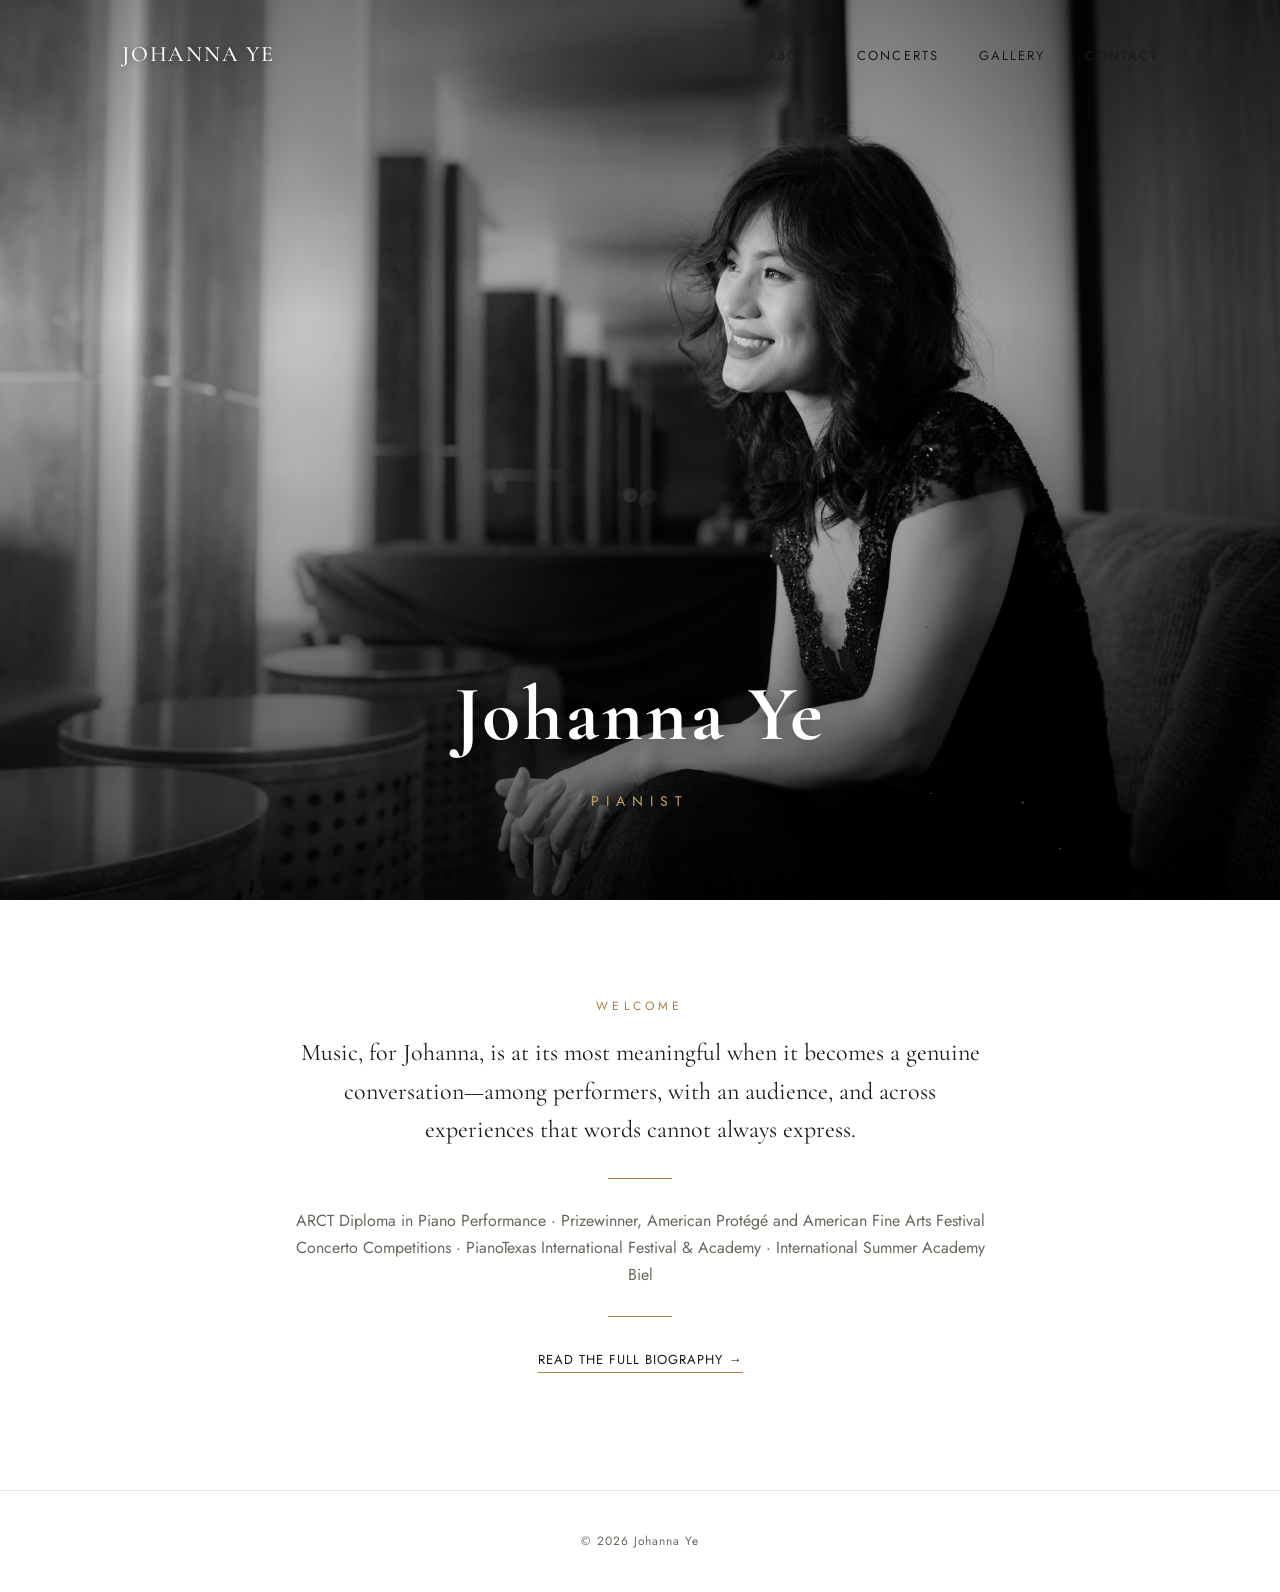
==== index.html @ 04911866 "Initial site: home, about, concerts, gallery, contact" ====
<!DOCTYPE html>
<html lang="en">
<head>
<meta charset="UTF-8">
<meta name="viewport" content="width=device-width, initial-scale=1.0">
<title>Johanna Ye | Pianist</title>
<meta name="description" content="Johanna Ye is a pianist whose musical life brings together performance, collaboration, and service.">
<link rel="preconnect" href="https://fonts.googleapis.com">
<link rel="preconnect" href="https://fonts.gstatic.com" crossorigin>
<link href="https://fonts.googleapis.com/css2?family=Cormorant+Garamond:wght@400;500;600&family=Jost:wght@400;500;600&display=swap" rel="stylesheet">
<link rel="stylesheet" href="css/style.css">
</head>
<body>

<header class="site-header on-photo">
  <div class="wrap header-row">
    <a class="brand" href="index.html">Johanna Ye</a>
    <button class="nav-toggle" aria-label="Toggle navigation"><span></span><span></span><span></span></button>
    <nav class="main-nav">
      <ul>
        <li><a href="about.html">About</a></li>
        <li><a href="concerts.html">Concerts</a></li>
        <li><a href="gallery.html">Gallery</a></li>
        <li><a href="contact.html">Contact</a></li>
      </ul>
    </nav>
  </div>
</header>

<section class="hero">
  <img src="images/hero.jpg" alt="Johanna Ye, pianist">
  <div class="hero-overlay"></div>
  <div class="hero-caption">
    <h1 class="name">Johanna Ye</h1>
    <p class="role">Pianist</p>
  </div>
</section>

<main>
  <section class="section">
    <div class="wrap section-narrow" style="text-align:center;">
      <p class="section-kicker">Welcome</p>
      <p class="lede">Music, for Johanna, is at its most meaningful when it becomes a genuine conversation&mdash;among performers, with an audience, and across experiences that words cannot always express.</p>
      <div class="rule center"></div>
      <p class="muted">ARCT Diploma in Piano Performance &middot; Prizewinner, American Protégé and American Fine Arts Festival Concerto Competitions &middot; PianoTexas International Festival &amp; Academy &middot; International Summer Academy Biel</p>
      <div class="rule center"></div>
      <p><a href="about.html" style="border-bottom:1px solid var(--gold); padding-bottom:3px; letter-spacing:0.08em; text-transform:uppercase; font-size:13px;">Read the full biography &rarr;</a></p>
    </div>
  </section>
</main>

<footer class="site-footer">
  <div class="wrap">&copy; <span id="year"></span> Johanna Ye</div>
</footer>

<script src="js/main.js"></script>
<script>document.getElementById("year").textContent = new Date().getFullYear();</script>
</body>
</html>
---- css/style.css ----
:root {
  --gold: #a8823c;
  --gold-light: #c9a35f;
  --ink: #1c1a17;
  --paper: #ffffff;
  --paper-warm: #faf8f5;
  --line: #e7e2da;
  --muted: #6b655c;
  --serif: "Cormorant Garamond", Georgia, "Times New Roman", serif;
  --sans: "Jost", "Helvetica Neue", Arial, sans-serif;
}

* { box-sizing: border-box; }

html { scroll-behavior: smooth; }

body {
  margin: 0;
  font-family: var(--sans);
  color: var(--ink);
  background: var(--paper);
  font-size: 16px;
  line-height: 1.7;
  -webkit-font-smoothing: antialiased;
}

a { color: inherit; text-decoration: none; }

img { max-width: 100%; display: block; }

.wrap {
  max-width: 1100px;
  margin: 0 auto;
  padding: 0 32px;
}

/* Header / Nav */

.site-header {
  position: absolute;
  top: 0;
  left: 0;
  right: 0;
  z-index: 20;
  padding: 36px 0;
}

.site-header.is-solid {
  position: relative;
  background: var(--paper);
  border-bottom: 1px solid var(--line);
}

.header-row {
  display: flex;
  align-items: center;
  justify-content: space-between;
}

.brand {
  font-family: var(--serif);
  font-size: 22px;
  letter-spacing: 0.08em;
  text-transform: uppercase;
  font-weight: 500;
}

.site-header.on-photo .brand,
.site-header.on-photo .nav a {
  color: #fff;
  text-shadow: 0 1px 6px rgba(0,0,0,0.35);
}

.site-header.on-photo {
  transition: background 0.3s ease, border-color 0.3s ease, padding 0.3s ease;
}

.site-header.on-photo.scrolled {
  position: fixed;
  background: rgba(255,255,255,0.96);
  border-bottom: 1px solid var(--line);
  padding: 18px 0;
}

.site-header.on-photo.scrolled .brand,
.site-header.on-photo.scrolled nav.main-nav a {
  color: var(--ink);
  text-shadow: none;
}

nav.main-nav ul {
  list-style: none;
  display: flex;
  gap: 40px;
  margin: 0;
  padding: 0;
}

nav.main-nav a {
  font-size: 13px;
  letter-spacing: 0.16em;
  text-transform: uppercase;
  padding-bottom: 6px;
  border-bottom: 1px solid transparent;
  transition: border-color 0.25s ease, opacity 0.25s ease;
}

nav.main-nav a:hover,
nav.main-nav a.active {
  border-bottom-color: var(--gold);
}

.nav-toggle {
  display: none;
  flex-direction: column;
  gap: 5px;
  background: none;
  border: 0;
  cursor: pointer;
  padding: 4px;
}

.nav-toggle span {
  width: 24px;
  height: 1px;
  background: currentColor;
}

@media (max-width: 700px) {
  .nav-toggle { display: flex; }

  nav.main-nav {
    position: absolute;
    top: 100%;
    left: 0;
    right: 0;
    background: var(--paper);
    border-bottom: 1px solid var(--line);
    max-height: 0;
    overflow: hidden;
    transition: max-height 0.3s ease;
  }

  nav.main-nav.open { max-height: 320px; }

  nav.main-nav ul {
    flex-direction: column;
    gap: 0;
    padding: 8px 32px 20px;
  }

  nav.main-nav a {
    display: block;
    padding: 12px 0;
    color: var(--ink) !important;
    text-shadow: none !important;
  }

  .site-header.on-photo.scrolled,
  .site-header { background: var(--paper); }

  .site-header.on-photo:not(.scrolled) nav.main-nav {
    background: rgba(20,18,16,0.96);
  }

  .site-header.on-photo:not(.scrolled) nav.main-nav a {
    color: #fff !important;
  }
}

/* Hero */

.hero {
  position: relative;
  height: 100vh;
  min-height: 560px;
  width: 100%;
  overflow: hidden;
  background: #0d0c0b;
}

.hero img {
  width: 100%;
  height: 100%;
  object-fit: cover;
  object-position: 60% 30%;
  opacity: 0.94;
}

.hero-overlay {
  position: absolute;
  inset: 0;
  background: linear-gradient(180deg, rgba(0,0,0,0.35) 0%, rgba(0,0,0,0.05) 35%, rgba(0,0,0,0.55) 100%);
}

.hero-caption {
  position: absolute;
  left: 0;
  right: 0;
  bottom: 64px;
  text-align: center;
  color: #fff;
}

.hero-caption .name {
  font-family: var(--serif);
  font-size: clamp(40px, 7vw, 78px);
  letter-spacing: 0.04em;
  margin: 0;
  text-shadow: 0 2px 18px rgba(0,0,0,0.4);
}

.hero-caption .role {
  margin-top: 10px;
  font-size: 14px;
  letter-spacing: 0.5em;
  text-transform: uppercase;
  color: var(--gold-light);
}

/* Page hero (smaller, for interior pages) */

.page-hero {
  position: relative;
  height: 46vh;
  min-height: 300px;
  width: 100%;
  overflow: hidden;
  background: #0d0c0b;
}

.page-hero img {
  width: 100%;
  height: 100%;
  object-fit: cover;
  object-position: 50% 25%;
}

.page-hero .hero-overlay {
  background: linear-gradient(180deg, rgba(0,0,0,0.45) 0%, rgba(0,0,0,0.15) 45%, rgba(0,0,0,0.55) 100%);
}

.page-hero .page-title {
  position: absolute;
  left: 0;
  right: 0;
  bottom: 44px;
  text-align: center;
  color: #fff;
  font-family: var(--serif);
  font-size: clamp(32px, 5vw, 52px);
  letter-spacing: 0.08em;
  text-transform: uppercase;
  margin: 0;
  text-shadow: 0 2px 14px rgba(0,0,0,0.4);
}

/* Sections */

main { display: block; }

.section {
  padding: 96px 0;
}

.section-narrow {
  max-width: 760px;
  margin: 0 auto;
}

.section-title {
  font-family: var(--serif);
  font-size: 34px;
  letter-spacing: 0.04em;
  margin: 0 0 8px;
}

.section-kicker {
  font-size: 12px;
  letter-spacing: 0.35em;
  text-transform: uppercase;
  color: var(--gold);
  margin: 0 0 18px;
}

.rule {
  width: 64px;
  height: 1px;
  background: var(--gold);
  margin: 28px 0;
}

.rule.center { margin-left: auto; margin-right: auto; }

p { margin: 0 0 22px; color: var(--ink); }

.lede {
  font-family: var(--serif);
  font-size: 24px;
  line-height: 1.6;
  color: var(--ink);
}

.muted { color: var(--muted); }

/* Bio page */

.bio-grid {
  display: grid;
  grid-template-columns: 320px 1fr;
  gap: 64px;
  align-items: start;
}

.bio-photo img {
  width: 100%;
  filter: grayscale(15%);
}

.bio-photo figcaption {
  margin-top: 12px;
  font-size: 12px;
  color: var(--muted);
  letter-spacing: 0.05em;
}

.credentials {
  margin-top: 28px;
  padding-top: 24px;
  border-top: 1px solid var(--line);
  font-size: 14px;
  color: var(--muted);
  line-height: 1.9;
}

.credentials strong {
  color: var(--ink);
  font-weight: 600;
}

.subhead {
  font-family: var(--serif);
  font-size: 26px;
  margin: 48px 0 16px;
}

.subhead:first-child { margin-top: 0; }

/* Concerts */

.concert-list {
  list-style: none;
  margin: 0;
  padding: 0;
}

.concert-item {
  display: grid;
  grid-template-columns: 140px 1fr;
  gap: 32px;
  padding: 28px 0;
  border-bottom: 1px solid var(--line);
}

.concert-item .date {
  font-family: var(--serif);
  font-size: 20px;
  color: var(--gold);
}

.concert-item .date .year {
  display: block;
  font-family: var(--sans);
  font-size: 12px;
  letter-spacing: 0.1em;
  color: var(--muted);
  margin-top: 2px;
}

.concert-item .program {
  font-weight: 500;
  margin-bottom: 4px;
}

.concert-item .venue {
  color: var(--muted);
  font-size: 14px;
}

.empty-note {
  text-align: center;
  padding: 40px 0;
  color: var(--muted);
  font-style: italic;
}

/* Gallery */

.gallery-grid {
  display: grid;
  grid-template-columns: repeat(2, 1fr);
  gap: 24px;
}

.gallery-grid figure {
  margin: 0;
  overflow: hidden;
  background: var(--paper-warm);
}

.gallery-grid img {
  width: 100%;
  height: 100%;
  object-fit: cover;
  transition: transform 0.6s ease;
}

.gallery-grid a:hover img {
  transform: scale(1.04);
}

.video-block {
  margin-top: 16px;
}

.video-frame {
  position: relative;
  padding-bottom: 56.25%;
  height: 0;
  overflow: hidden;
  background: #000;
}

.video-frame iframe {
  position: absolute;
  inset: 0;
  width: 100%;
  height: 100%;
  border: 0;
}

.video-caption {
  margin-top: 14px;
  font-size: 14px;
  color: var(--muted);
}

/* Contact */

.contact-grid {
  display: grid;
  grid-template-columns: 1fr 1px 1.3fr;
  gap: 64px;
  align-items: start;
}

.contact-divider {
  background: var(--line);
  height: 100%;
  min-height: 320px;
}

.contact-side {
  text-align: center;
  padding-top: 12px;
}

.contact-side .role-name {
  font-family: var(--serif);
  font-size: 26px;
  color: var(--gold);
}

.social-links {
  margin-top: 40px;
  display: flex;
  justify-content: center;
  gap: 28px;
  font-size: 13px;
  letter-spacing: 0.14em;
  text-transform: uppercase;
}

.social-links a { border-bottom: 1px solid var(--gold); padding-bottom: 3px; }

.contact-form-heading {
  text-align: center;
  margin-bottom: 40px;
}

.contact-form-heading h2 {
  font-family: var(--serif);
  color: var(--gold);
  font-size: 28px;
  margin: 0 0 10px;
}

.contact-form-heading p {
  color: var(--muted);
  margin: 0;
}

.contact-form .field-row {
  display: grid;
  grid-template-columns: 1fr 1fr;
  gap: 32px;
}

.contact-form .field {
  margin-bottom: 30px;
}

.contact-form label {
  display: block;
  font-size: 14px;
  color: var(--ink);
  margin-bottom: 10px;
}

.contact-form input,
.contact-form textarea {
  width: 100%;
  border: none;
  border-bottom: 1px solid var(--ink);
  background: transparent;
  font-family: var(--sans);
  font-size: 15px;
  padding: 6px 2px;
  color: var(--ink);
}

.contact-form input:focus,
.contact-form textarea:focus {
  outline: none;
  border-bottom-color: var(--gold);
}

.contact-form textarea {
  resize: vertical;
  min-height: 110px;
}

.contact-form .submit-row {
  text-align: center;
  margin-top: 12px;
}

.contact-form button {
  font-family: var(--serif);
  font-size: 18px;
  color: var(--gold);
  background: none;
  border: 1px solid var(--gold);
  padding: 12px 40px;
  cursor: pointer;
  transition: background 0.25s ease, color 0.25s ease;
}

.contact-form button:hover {
  background: var(--gold);
  color: #fff;
}

.form-status {
  text-align: center;
  margin-top: 20px;
  font-size: 14px;
}

.form-status.success { color: #4c6b3a; }
.form-status.error { color: #a33b2b; }

@media (max-width: 760px) {
  .contact-grid { grid-template-columns: 1fr; }
  .contact-divider { display: none; }
  .contact-form .field-row { grid-template-columns: 1fr; gap: 0; }
}

/* Footer */

footer.site-footer {
  border-top: 1px solid var(--line);
  padding: 40px 0;
  text-align: center;
  font-size: 12px;
  letter-spacing: 0.08em;
  color: var(--muted);
}

/* Responsive */

@media (max-width: 860px) {
  .bio-grid { grid-template-columns: 1fr; }
  .gallery-grid { grid-template-columns: 1fr; }
  nav.main-nav ul { gap: 22px; }
  .section { padding: 64px 0; }
}

@media (max-width: 620px) {
  .site-header { padding: 22px 0; }
  nav.main-nav ul { gap: 14px; }
  nav.main-nav a { font-size: 11px; letter-spacing: 0.08em; }
  .wrap { padding: 0 20px; }
  .concert-item { grid-template-columns: 1fr; gap: 6px; }
}
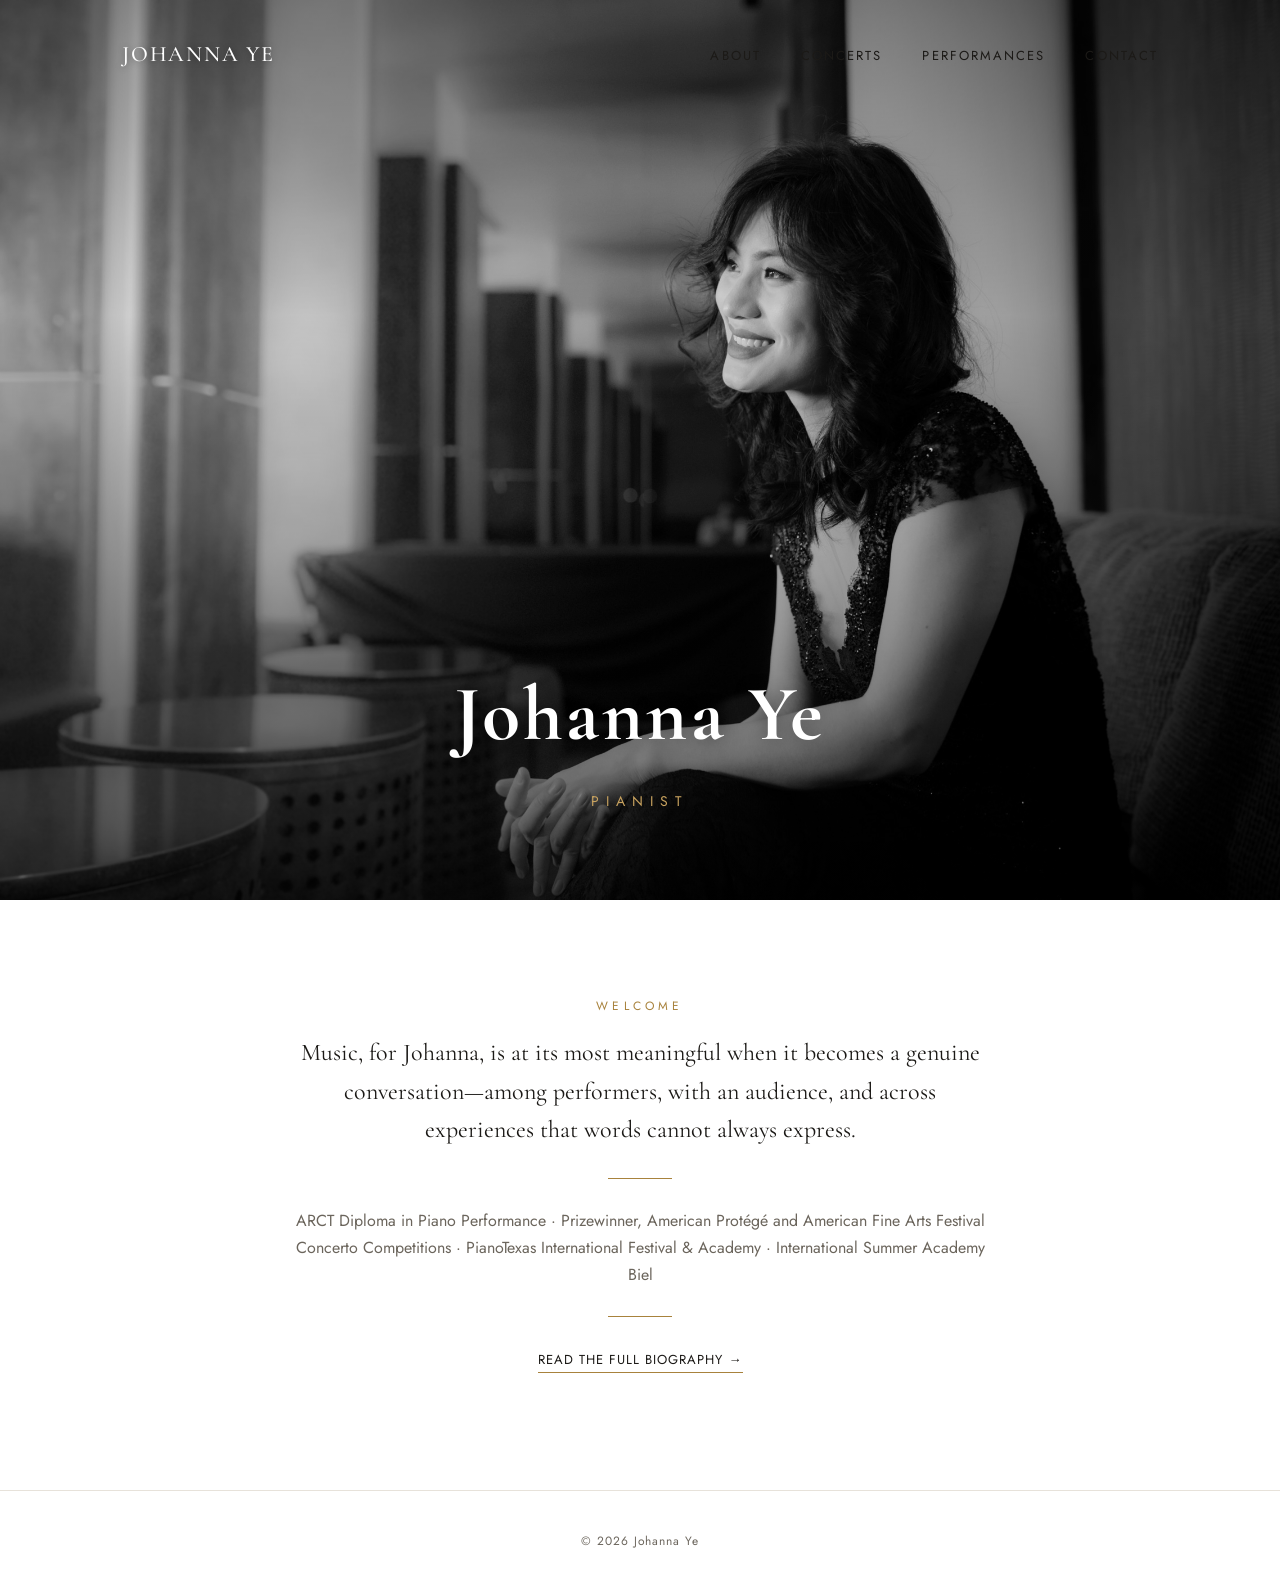
==== commit 0f7c959e: "Rename Gallery to Performances, swap video credits, drop photo grid, match Concerts hero to Contact " ====
--- a/index.html
+++ b/index.html
@@ -20,7 +20,7 @@
       <ul>
         <li><a href="about.html">About</a></li>
         <li><a href="concerts.html">Concerts</a></li>
-        <li><a href="gallery.html">Gallery</a></li>
+        <li><a href="gallery.html">Performances</a></li>
         <li><a href="contact.html">Contact</a></li>
       </ul>
     </nav>
--- a/css/style.css
+++ b/css/style.css
@@ -445,6 +445,20 @@
   color: var(--muted);
 }
 
+.video-label {
+  font-family: var(--serif);
+  font-size: 20px;
+  color: var(--gold);
+  margin: 0 0 16px;
+}
+
+.video-credits {
+  margin-top: 10px;
+  font-size: 13px;
+  line-height: 1.9;
+  color: var(--muted);
+}
+
 /* Contact */
 
 .contact-grid {
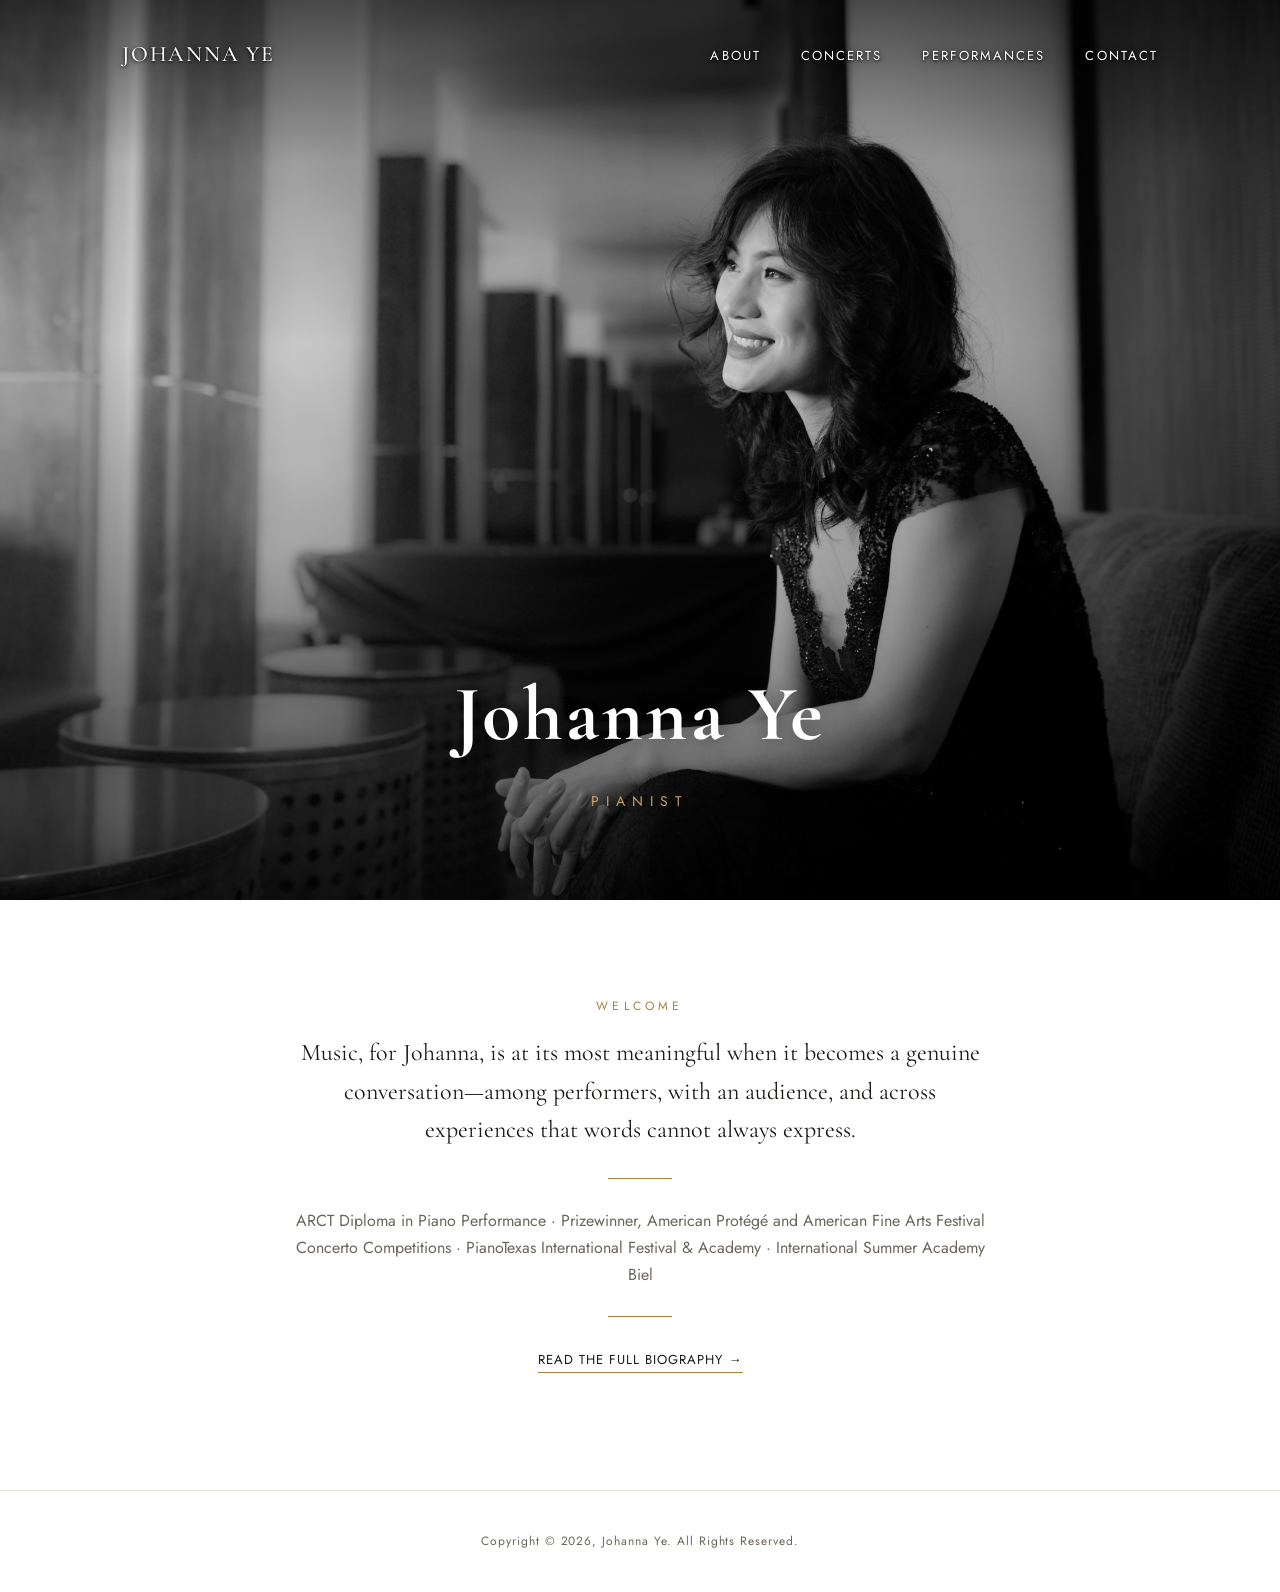
==== commit 8b73b4e9: "Update footer copyright text" ====
--- a/index.html
+++ b/index.html
@@ -50,7 +50,7 @@
 </main>
 
 <footer class="site-footer">
-  <div class="wrap">&copy; <span id="year"></span> Johanna Ye</div>
+  <div class="wrap">Copyright &copy; <span id="year"></span>, Johanna Ye. All Rights Reserved.</div>
 </footer>
 
 <script src="js/main.js"></script>
--- a/css/style.css
+++ b/css/style.css
@@ -66,9 +66,9 @@
 }
 
 .site-header.on-photo .brand,
-.site-header.on-photo .nav a {
+.site-header.on-photo nav.main-nav a {
   color: #fff;
-  text-shadow: 0 1px 6px rgba(0,0,0,0.35);
+  text-shadow: 0 1px 3px rgba(0,0,0,0.9), 0 1px 10px rgba(0,0,0,0.6);
 }
 
 .site-header.on-photo {
@@ -190,7 +190,7 @@
 .hero-overlay {
   position: absolute;
   inset: 0;
-  background: linear-gradient(180deg, rgba(0,0,0,0.35) 0%, rgba(0,0,0,0.05) 35%, rgba(0,0,0,0.55) 100%);
+  background: linear-gradient(180deg, rgba(0,0,0,0.6) 0%, rgba(0,0,0,0.15) 18%, rgba(0,0,0,0.05) 38%, rgba(0,0,0,0.55) 100%);
 }
 
 .hero-caption {
